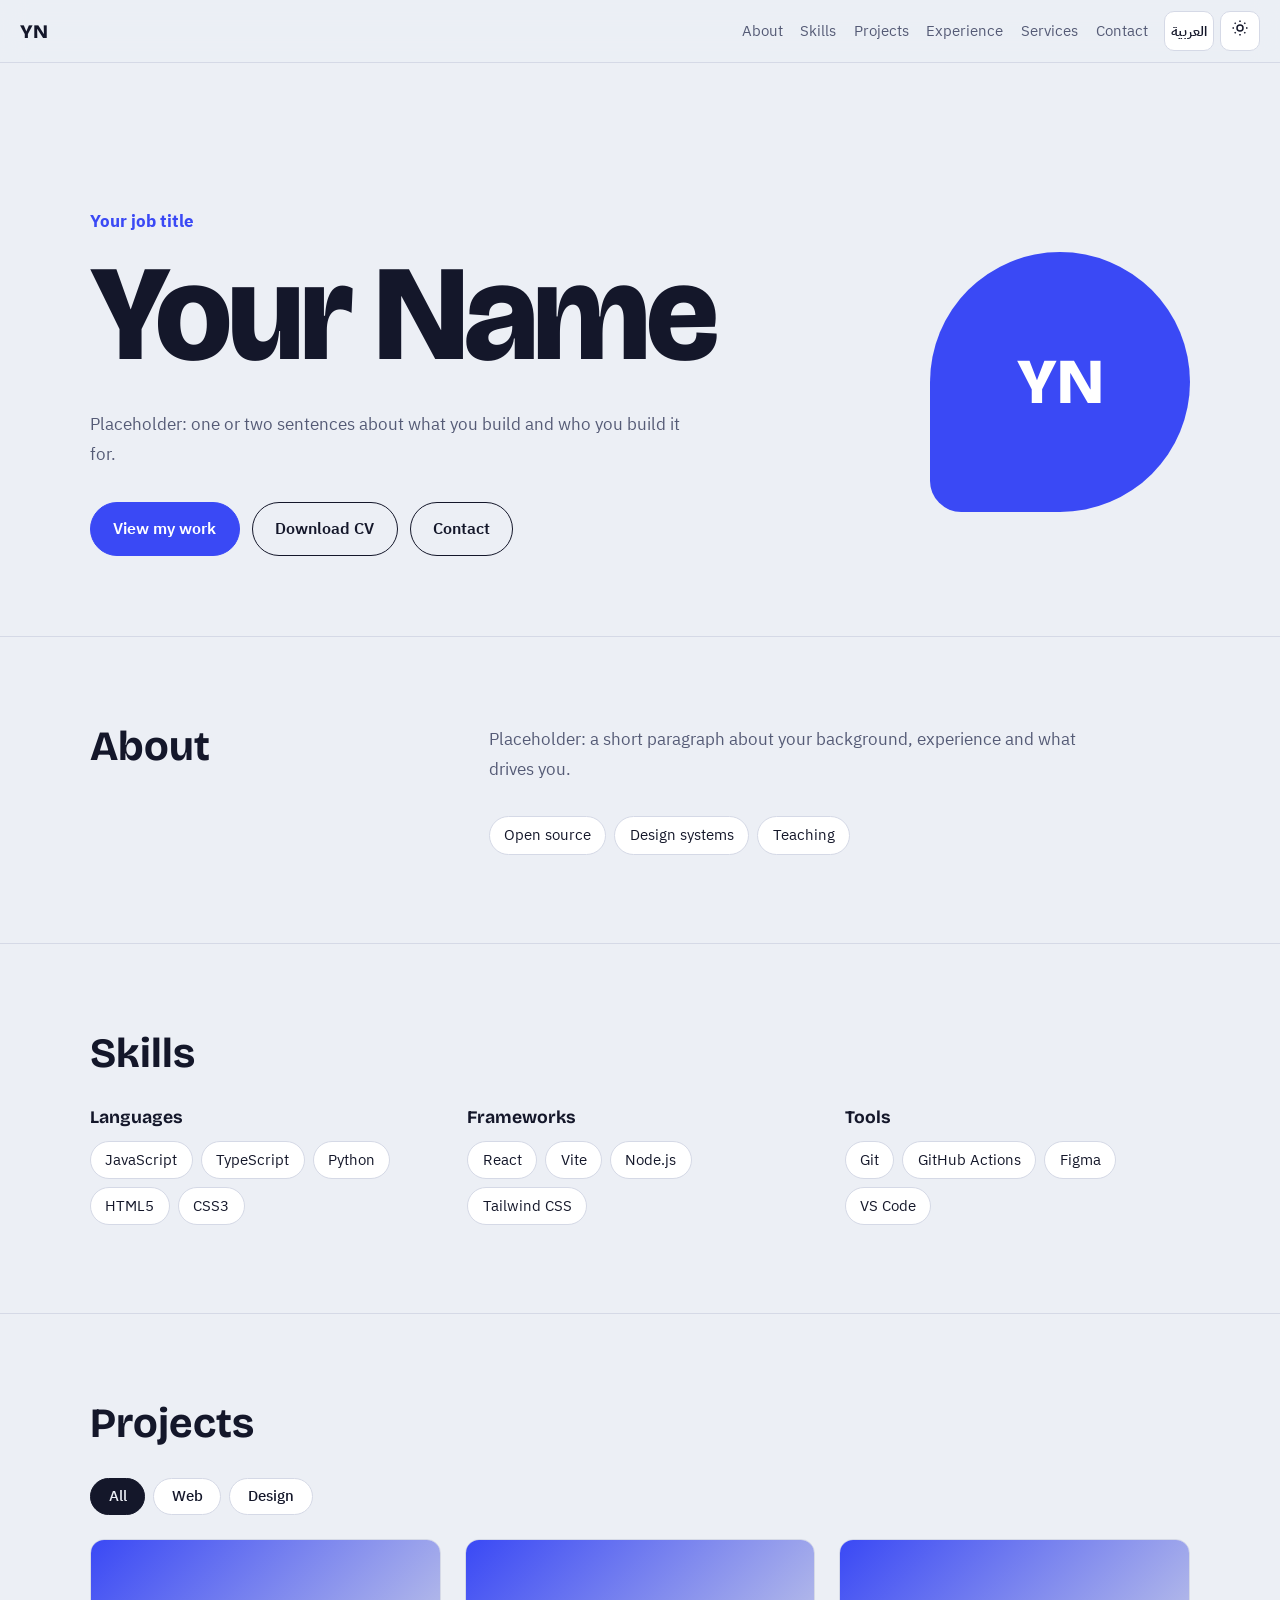
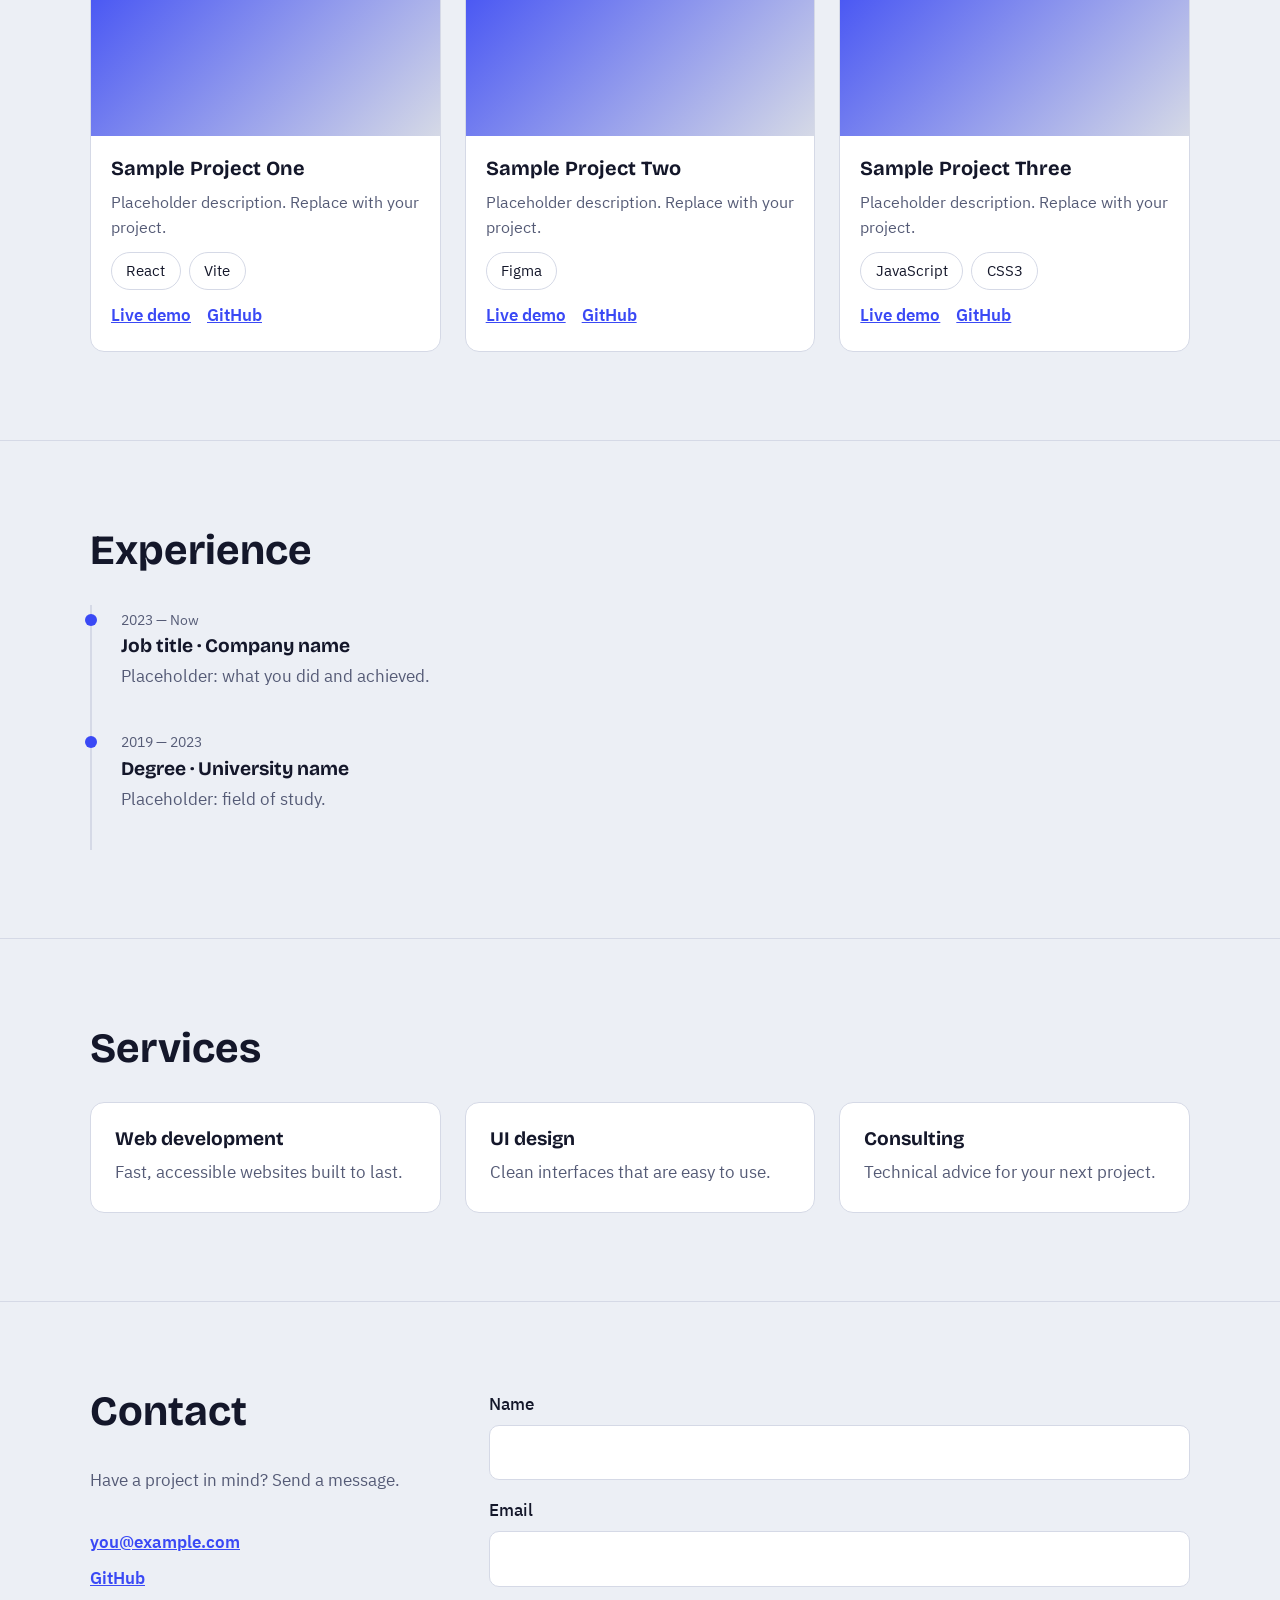
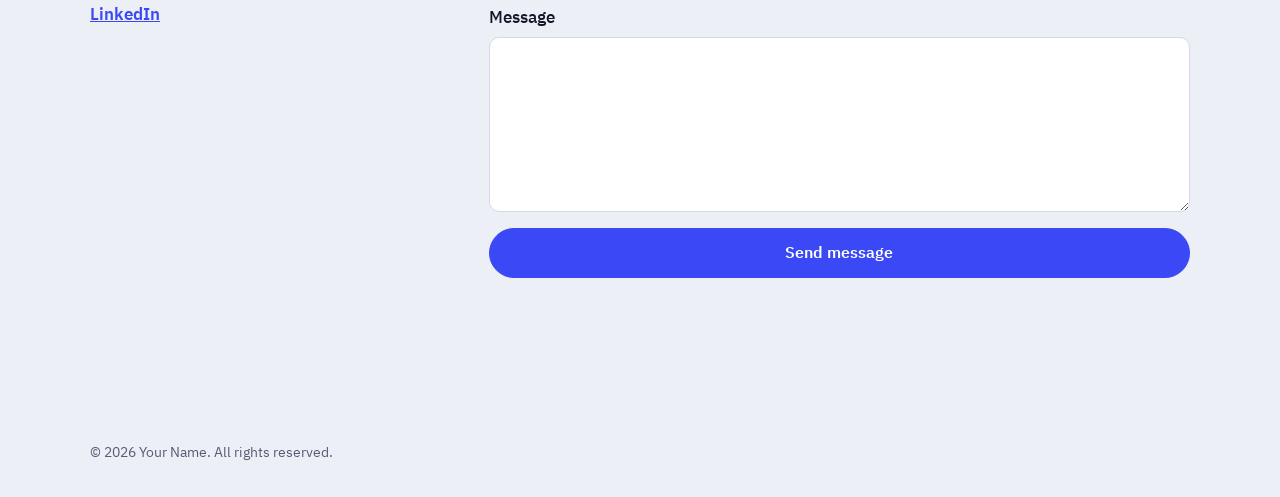
==== index.html @ 8c27164b "Add portfolio site" ====
<!DOCTYPE html>
<html lang="ar" dir="rtl">
<head>
<meta charset="utf-8">
<meta name="viewport" content="width=device-width, initial-scale=1">
<title>Your Name — Portfolio</title>
<meta name="description" content="Personal portfolio: projects, skills, experience and services.">
<meta property="og:type" content="website">
<meta property="og:title" content="Your Name — Portfolio">
<meta property="og:description" content="Personal portfolio: projects, skills, experience and services.">
<meta property="og:image" content="assets/og.svg">
<meta name="theme-color" content="#12141c">
<link rel="icon" href="assets/favicon.svg" type="image/svg+xml">
<link rel="preconnect" href="https://fonts.googleapis.com">
<link rel="preconnect" href="https://fonts.gstatic.com" crossorigin>
<link href="https://fonts.googleapis.com/css2?family=Bricolage+Grotesque:wght@500;700;800&family=IBM+Plex+Sans+Arabic:wght@400;500;700&display=swap" rel="stylesheet">
<link rel="stylesheet" href="css/style.css">
<script>try{var t=localStorage.getItem('theme')||(matchMedia('(prefers-color-scheme:dark)').matches?'dark':'light');document.documentElement.dataset.theme=t}catch(e){}</script>
</head>
<body>
<a class="skip" href="#main" data-i18n="skip">Skip to content</a>
<header class="nav" id="nav">
  <a class="logo" href="#home" id="logo">YN</a>
  <nav aria-label="Main"><ul id="menu"></ul></nav>
  <div class="tools">
    <button id="lang" type="button" aria-label="Switch language"></button>
    <button id="theme" type="button" aria-label="Toggle theme"><svg viewBox="0 0 24 24" width="18" height="18" fill="none" stroke="currentColor" stroke-width="2"><circle cx="12" cy="12" r="4"/><path d="M12 2v2M12 20v2M4.9 4.9l1.4 1.4M17.7 17.7l1.4 1.4M2 12h2M20 12h2M4.9 19.1l1.4-1.4M17.7 6.3l1.4-1.4"/></svg></button>
  </div>
</header>
<main id="main">
  <section class="hero" id="home">
    <div class="wrap hero-grid">
      <div>
        <p class="role" id="h-role"></p>
        <h1 id="h-name"></h1>
        <p class="lead" id="h-bio"></p>
        <div class="cta">
          <a class="btn primary" href="#projects" data-i18n="viewWork"></a>
          <a class="btn" href="assets/cv.pdf" download data-i18n="cv"></a>
          <a class="btn" href="#contact" data-i18n="contact"></a>
        </div>
      </div>
      <div class="avatar" id="avatar" aria-hidden="true"></div>
    </div>
  </section>
  <section id="about"><div class="wrap two"><div><h2 data-i18n="about"></h2></div><div><p id="a-text" class="lead"></p><ul class="chips" id="a-int"></ul></div></div></section>
  <section id="skills"><div class="wrap"><h2 data-i18n="skills"></h2><div class="skills" id="skill-list"></div></div></section>
  <section id="projects"><div class="wrap"><h2 data-i18n="projects"></h2><div class="filters" id="filters" role="group"></div><div class="grid" id="grid"></div></div></section>
  <section id="experience"><div class="wrap"><h2 data-i18n="experience"></h2><ol class="timeline" id="timeline"></ol></div></section>
  <section id="services"><div class="wrap"><h2 data-i18n="services"></h2><div class="services" id="svc"></div></div></section>
  <section id="contact"><div class="wrap two"><div><h2 data-i18n="contact"></h2><p class="lead" data-i18n="contactText"></p><ul class="links" id="links"></ul></div>
    <form id="form" novalidate>
      <label><span data-i18n="fName"></span><input name="name" required autocomplete="name"></label>
      <label><span data-i18n="fEmail"></span><input name="email" type="email" required autocomplete="email"></label>
      <label><span data-i18n="fMsg"></span><textarea name="message" rows="5" required></textarea></label>
      <input name="_gotcha" tabindex="-1" autocomplete="off" class="hp">
      <button class="btn primary" type="submit" data-i18n="send"></button>
      <p id="status" role="status" aria-live="polite"></p>
    </form></div></section>
</main>
<footer class="wrap foot"><span id="copy"></span></footer>
<script src="js/data.js"></script>
<script src="js/main.js"></script>
</body>
</html>
---- css/style.css ----
:root{--bg:#eceff5;--surf:#fff;--ink:#14172a;--mute:#555b76;--line:#d5d9e6;--acc:#3a49f5;--on:#fff;--r:14px;--fh:'Bricolage Grotesque','IBM Plex Sans Arabic',sans-serif;--fb:'IBM Plex Sans Arabic',system-ui,sans-serif}
:root[data-theme=dark]{--bg:#12141c;--surf:#1b1e2a;--ink:#eef0f7;--mute:#a1a7bf;--line:#2c3040;--acc:#9aa8ff;--on:#12141c}
*{box-sizing:border-box}html{scroll-behavior:smooth;scroll-padding-top:5rem}
body{margin:0;background:var(--bg);color:var(--ink);font:400 1.0625rem/1.75 var(--fb);transition:background .3s,color .3s}
a{color:inherit}img{max-width:100%;display:block}
:focus-visible{outline:3px solid var(--acc);outline-offset:3px}
.skip{position:absolute;inset-inline-start:1rem;top:-4rem;background:var(--acc);color:var(--on);padding:.5rem 1rem;border-radius:8px;z-index:99}.skip:focus{top:1rem}
.wrap{width:min(1100px,100% - 2.5rem);margin-inline:auto}
section{padding:5.5rem 0;border-top:1px solid var(--line)}
h1,h2{font-family:var(--fh);line-height:1.05;margin:0}
h2{font-size:clamp(1.8rem,4vw,2.6rem);margin-bottom:2rem}
.nav{position:sticky;top:0;z-index:20;display:flex;align-items:center;gap:1rem;padding:.7rem 1.25rem;background:color-mix(in srgb,var(--bg) 85%,transparent);backdrop-filter:blur(12px);border-bottom:1px solid var(--line)}
.logo{font:800 1.2rem var(--fh);text-decoration:none;margin-inline-end:auto}
.nav ul{display:flex;gap:1.1rem;list-style:none;margin:0;padding:0}.nav li a{text-decoration:none;color:var(--mute);font-size:.95rem;transition:color .2s}.nav li a:hover{color:var(--ink)}
.tools{display:flex;gap:.4rem}.tools button{min-width:40px;height:40px;border-radius:10px;border:1px solid var(--line);background:var(--surf);color:var(--ink);cursor:pointer;font:600 .85rem var(--fb);transition:transform .15s}.tools button:active{transform:scale(.92)}
.hero{border:0;padding:clamp(4rem,12vw,9rem) 0 5rem}
.hero-grid{display:grid;grid-template-columns:1fr auto;gap:3rem;align-items:center}
.hero h1{font-size:clamp(3.4rem,11vw,8.5rem);font-weight:800;letter-spacing:-.03em;margin:.4rem 0 1.5rem;animation:in .9s cubic-bezier(.2,.8,.2,1) both}
@keyframes in{from{opacity:0;transform:translateY(40px)}}
.role{color:var(--acc);font-weight:700;margin:0}.lead{color:var(--mute);max-width:60ch;margin:0 0 2rem}
.avatar{width:clamp(150px,22vw,260px);aspect-ratio:1;border-radius:50% 50% 50% 12%;background:var(--acc);color:var(--on);display:grid;place-items:center;font:800 4rem var(--fh);overflow:hidden}.avatar img{width:100%;height:100%;object-fit:cover}
.cta{display:flex;flex-wrap:wrap;gap:.75rem}
.btn{display:inline-block;padding:.75rem 1.4rem;border-radius:999px;border:1.5px solid var(--ink);text-decoration:none;font-weight:600;background:none;color:var(--ink);cursor:pointer;font-family:var(--fb);font-size:1rem;transition:transform .2s}
.btn:hover{transform:translateY(-2px)}.btn.primary{background:var(--acc);border-color:var(--acc);color:var(--on)}
.two{display:grid;grid-template-columns:1fr 2fr;gap:3rem}
.chips{display:flex;flex-wrap:wrap;gap:.5rem;list-style:none;padding:0;margin:0}.chips li{padding:.3rem .9rem;border:1px solid var(--line);border-radius:999px;background:var(--surf);font-size:.95rem}
.skills{display:grid;grid-template-columns:repeat(auto-fit,minmax(250px,1fr));gap:2rem}.skills h3{margin:0 0 .8rem;font:700 1.1rem var(--fh)}
.filters{display:flex;flex-wrap:wrap;gap:.5rem;margin-bottom:1.5rem}.filters button{padding:.4rem 1.1rem;border-radius:999px;border:1px solid var(--line);background:var(--surf);color:var(--ink);cursor:pointer;font:500 .95rem var(--fb)}.filters button[aria-pressed=true]{background:var(--ink);color:var(--bg);border-color:var(--ink)}
.grid{display:grid;grid-template-columns:repeat(auto-fill,minmax(300px,1fr));gap:1.5rem}
.card{background:var(--surf);border:1px solid var(--line);border-radius:var(--r);overflow:hidden;display:flex;flex-direction:column;transition:transform .25s}.card:hover{transform:translateY(-4px)}
.card .img{aspect-ratio:16/9;background:linear-gradient(135deg,var(--acc),var(--line));object-fit:cover;width:100%}
.card .body{padding:1.25rem;display:flex;flex-direction:column;gap:.7rem;flex:1}.card h3{margin:0;font:700 1.25rem var(--fh)}.card p{margin:0;color:var(--mute);font-size:.97rem;line-height:1.6}
.card .row{margin-top:auto;display:flex;gap:1rem;font-weight:600}.card .row a{color:var(--acc)}
.timeline{list-style:none;margin:0;padding:0;border-inline-start:2px solid var(--line)}.timeline li{position:relative;padding:0 1.8rem 2.2rem}
.timeline li::before{content:"";position:absolute;inset-inline-start:-7px;top:.55rem;width:12px;height:12px;border-radius:50%;background:var(--acc)}
.timeline h3{margin:0;font:700 1.2rem var(--fh)}.timeline small{color:var(--mute)}.timeline p{margin:.3rem 0 0;color:var(--mute)}
.services{display:grid;grid-template-columns:repeat(auto-fit,minmax(240px,1fr));gap:1.5rem}.services div{padding:1.5rem;border:1px solid var(--line);border-radius:var(--r);background:var(--surf)}.services h3{margin:0 0 .5rem;font:700 1.2rem var(--fh)}.services p{margin:0;color:var(--mute)}
.links{list-style:none;padding:0;margin:0;display:grid;gap:.4rem}.links a{color:var(--acc);font-weight:600}
form{display:grid;gap:1rem}label{display:grid;gap:.3rem;font-weight:500}
input,textarea{font:inherit;padding:.75rem 1rem;border-radius:10px;border:1px solid var(--line);background:var(--surf);color:var(--ink)}
.hp{position:absolute;left:-9999px}#status{margin:0;min-height:1.5em}
.foot{padding:2rem 0;color:var(--mute);font-size:.9rem}
.rv{opacity:0;transform:translateY(24px);transition:opacity .6s,transform .6s}.rv.show{opacity:1;transform:none}
@media(max-width:800px){.nav ul{display:none}.hero-grid,.two{grid-template-columns:1fr}.avatar{order:-1}}
@media(prefers-reduced-motion:reduce){*{animation:none!important;transition:none!important;scroll-behavior:auto}.rv{opacity:1;transform:none}}
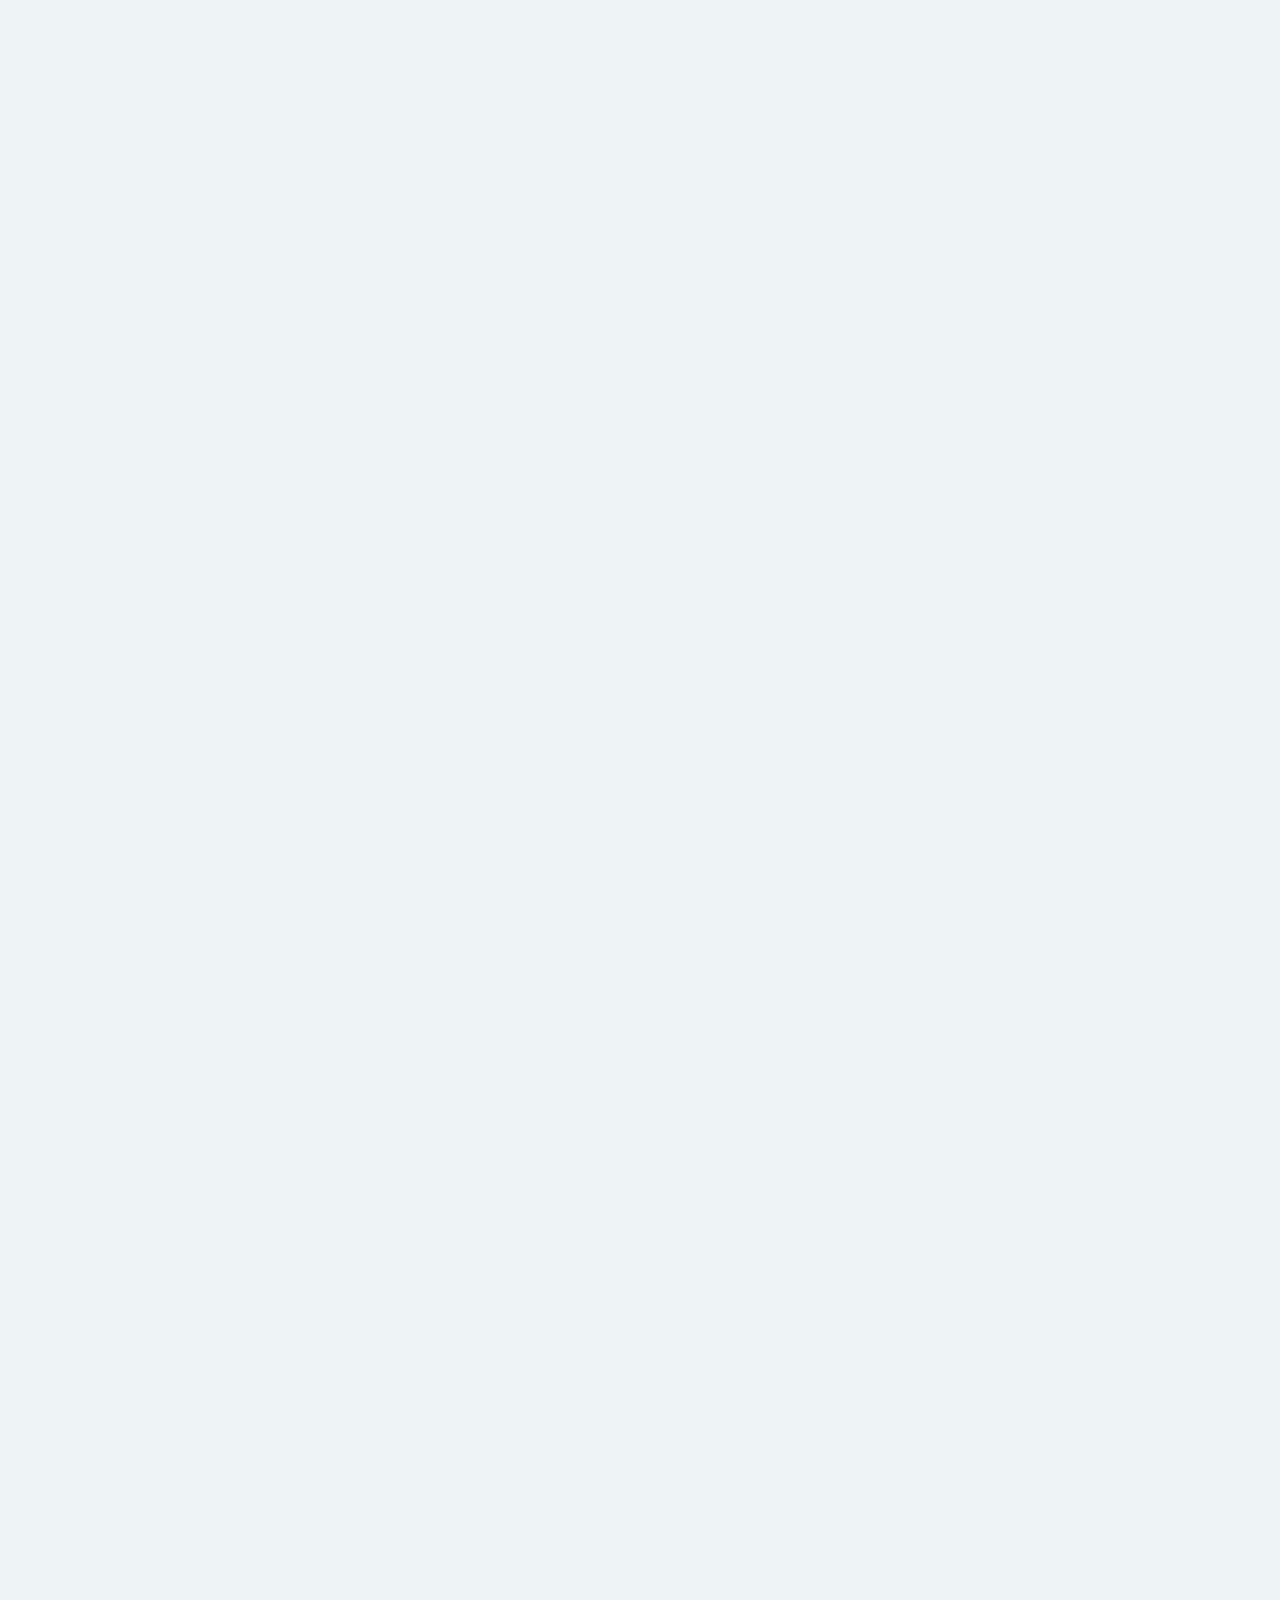
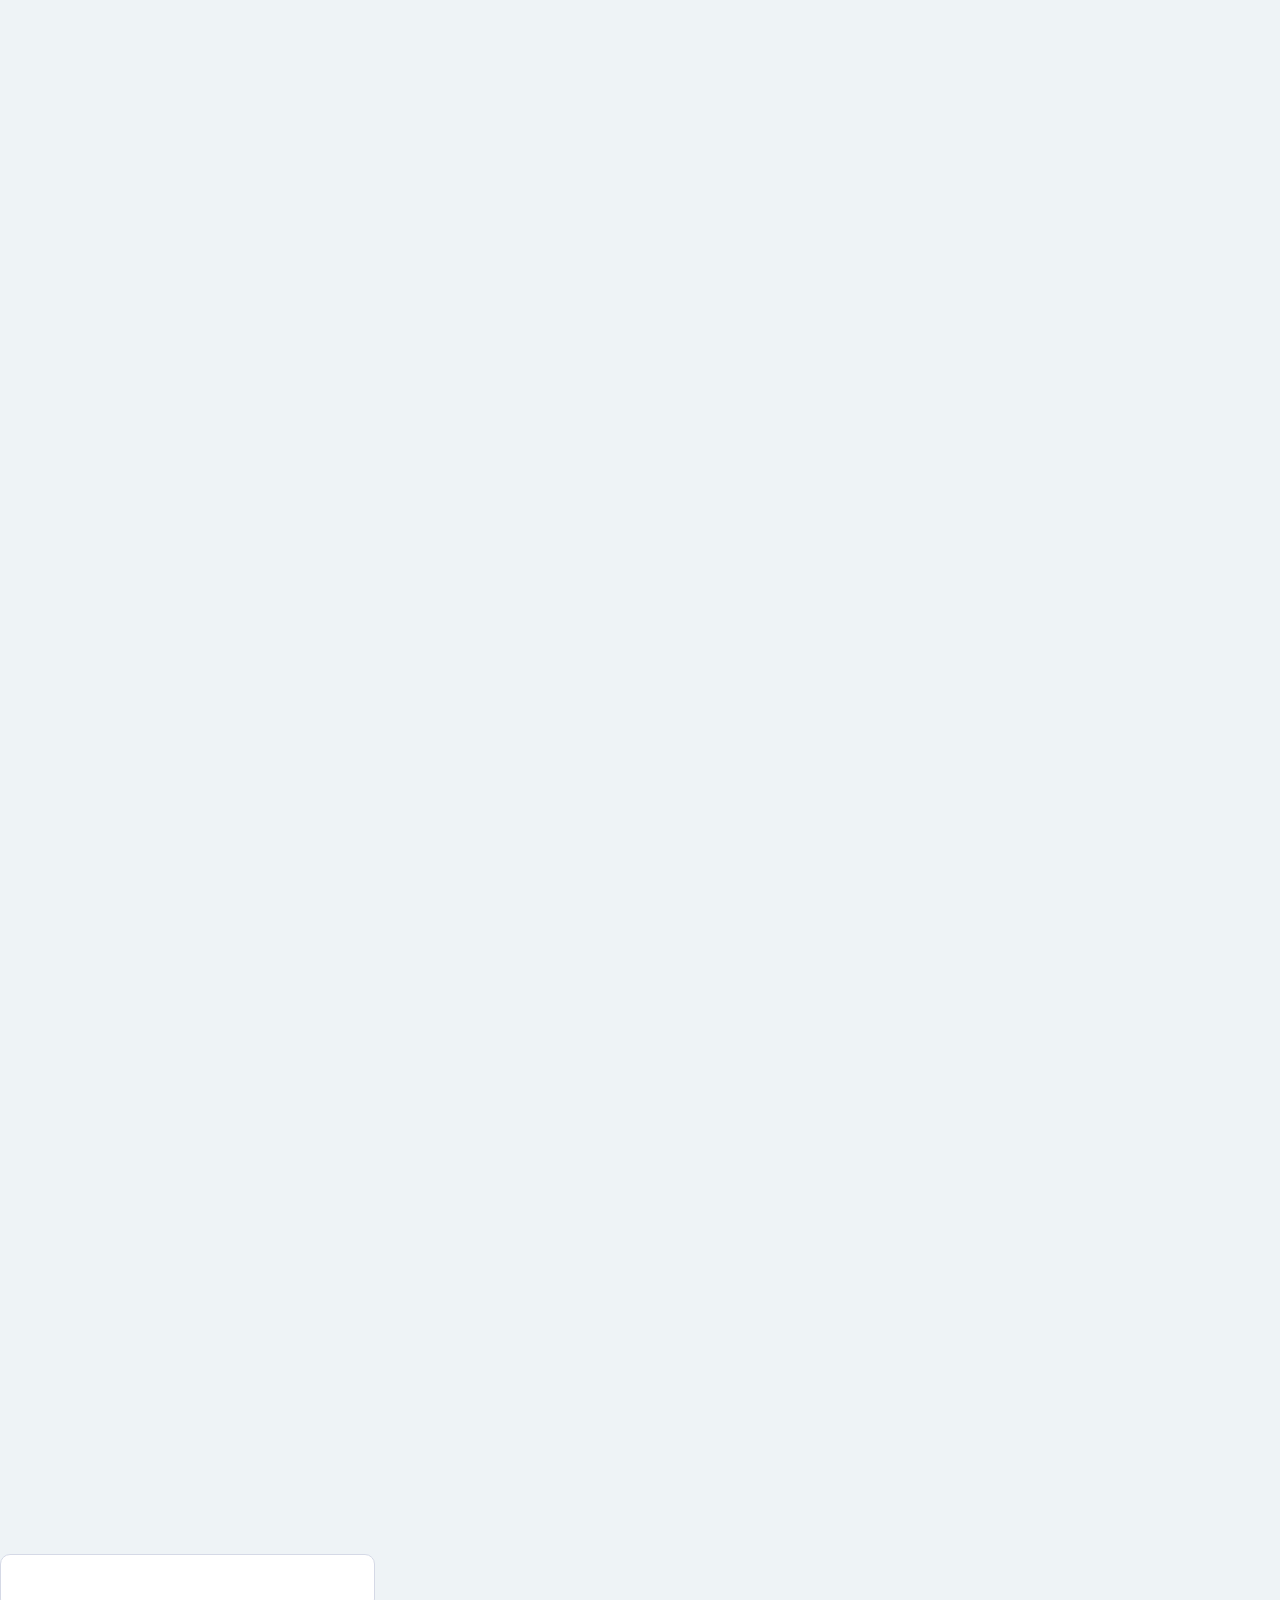
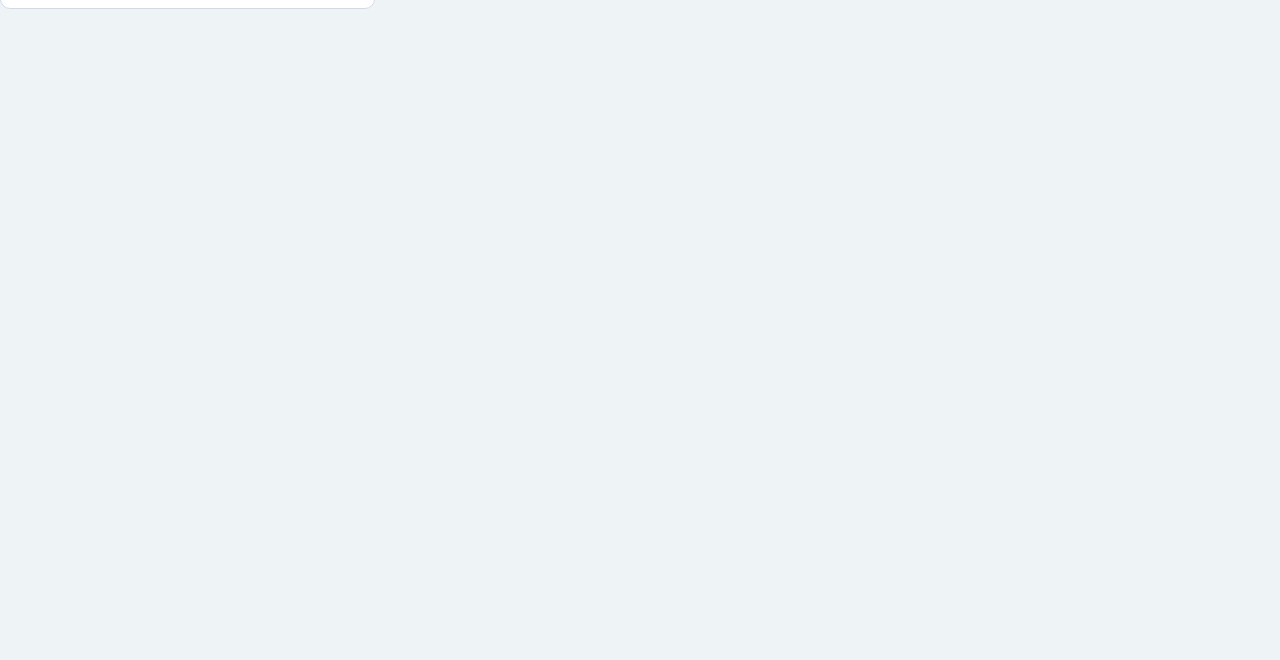
==== commit 839b1929: "Arabic Germany services site" ====
--- a/index.html
+++ b/index.html
@@ -3,58 +3,46 @@
 <head>
 <meta charset="utf-8">
 <meta name="viewport" content="width=device-width, initial-scale=1">
-<title>Your Name — Portfolio</title>
-<meta name="description" content="Personal portfolio: projects, skills, experience and services.">
+<title>طريقك إلى ألمانيا — خدمات السفر للدراسة والعمل</title>
+<meta name="description" content="نرافقكم في جميع خطوات الرحلة نحو ألمانيا: بيشايد، فحوصات لغة، قبول جامعي، معادلة شهادات، حجز مواعيد وحسابات بنكية.">
 <meta property="og:type" content="website">
-<meta property="og:title" content="Your Name — Portfolio">
-<meta property="og:description" content="Personal portfolio: projects, skills, experience and services.">
-<meta property="og:image" content="assets/og.svg">
-<meta name="theme-color" content="#12141c">
+<meta property="og:locale" content="ar_AR">
+<meta property="og:title" content="طريقك إلى ألمانيا">
+<meta property="og:description" content="نرافقكم في جميع خطوات الرحلة نحو ألمانيا، من البيشايد حتى الوصول.">
+<meta property="og:image" content="assets/hero.svg">
+<meta name="theme-color" content="#0f6e8c">
 <link rel="icon" href="assets/favicon.svg" type="image/svg+xml">
 <link rel="preconnect" href="https://fonts.googleapis.com">
 <link rel="preconnect" href="https://fonts.gstatic.com" crossorigin>
-<link href="https://fonts.googleapis.com/css2?family=Bricolage+Grotesque:wght@500;700;800&family=IBM+Plex+Sans+Arabic:wght@400;500;700&display=swap" rel="stylesheet">
+<link href="https://fonts.googleapis.com/css2?family=IBM+Plex+Sans+Arabic:wght@400;500;700&display=swap" rel="stylesheet">
 <link rel="stylesheet" href="css/style.css">
 <script>try{var t=localStorage.getItem('theme')||(matchMedia('(prefers-color-scheme:dark)').matches?'dark':'light');document.documentElement.dataset.theme=t}catch(e){}</script>
 </head>
 <body>
-<a class="skip" href="#main" data-i18n="skip">Skip to content</a>
-<header class="nav" id="nav">
-  <a class="logo" href="#home" id="logo">YN</a>
-  <nav aria-label="Main"><ul id="menu"></ul></nav>
-  <div class="tools">
-    <button id="lang" type="button" aria-label="Switch language"></button>
-    <button id="theme" type="button" aria-label="Toggle theme"><svg viewBox="0 0 24 24" width="18" height="18" fill="none" stroke="currentColor" stroke-width="2"><circle cx="12" cy="12" r="4"/><path d="M12 2v2M12 20v2M4.9 4.9l1.4 1.4M17.7 17.7l1.4 1.4M2 12h2M20 12h2M4.9 19.1l1.4-1.4M17.7 6.3l1.4-1.4"/></svg></button>
-  </div>
+<a class="skip" href="#main">انتقل إلى المحتوى</a>
+<header class="nav">
+  <a class="logo" href="#home" id="logo"></a>
+  <nav aria-label="القائمة الرئيسية"><ul id="menu"></ul></nav>
+  <div class="tools"><button id="theme" type="button" aria-label="تبديل الوضع الليلي/النهاري"><svg viewBox="0 0 24 24" width="18" height="18" fill="none" stroke="currentColor" stroke-width="2"><circle cx="12" cy="12" r="4"/><path d="M12 2v2M12 20v2M4.9 4.9l1.4 1.4M17.7 17.7l1.4 1.4M2 12h2M20 12h2M4.9 19.1l1.4-1.4M17.7 6.3l1.4-1.4"/></svg></button></div>
 </header>
 <main id="main">
-  <section class="hero" id="home">
-    <div class="wrap hero-grid">
-      <div>
-        <p class="role" id="h-role"></p>
-        <h1 id="h-name"></h1>
-        <p class="lead" id="h-bio"></p>
-        <div class="cta">
-          <a class="btn primary" href="#projects" data-i18n="viewWork"></a>
-          <a class="btn" href="assets/cv.pdf" download data-i18n="cv"></a>
-          <a class="btn" href="#contact" data-i18n="contact"></a>
-        </div>
-      </div>
-      <div class="avatar" id="avatar" aria-hidden="true"></div>
-    </div>
-  </section>
-  <section id="about"><div class="wrap two"><div><h2 data-i18n="about"></h2></div><div><p id="a-text" class="lead"></p><ul class="chips" id="a-int"></ul></div></div></section>
-  <section id="skills"><div class="wrap"><h2 data-i18n="skills"></h2><div class="skills" id="skill-list"></div></div></section>
-  <section id="projects"><div class="wrap"><h2 data-i18n="projects"></h2><div class="filters" id="filters" role="group"></div><div class="grid" id="grid"></div></div></section>
-  <section id="experience"><div class="wrap"><h2 data-i18n="experience"></h2><ol class="timeline" id="timeline"></ol></div></section>
-  <section id="services"><div class="wrap"><h2 data-i18n="services"></h2><div class="services" id="svc"></div></div></section>
-  <section id="contact"><div class="wrap two"><div><h2 data-i18n="contact"></h2><p class="lead" data-i18n="contactText"></p><ul class="links" id="links"></ul></div>
+  <section class="hero" id="home"><div class="wrap hero-grid">
+    <div><p class="role" id="h-role"></p><h1 id="h-name"></h1><p class="lead" id="h-bio"></p>
+      <div class="cta"><a class="btn primary wa" id="wa" target="_blank" rel="noopener">تواصل عبر واتساب</a><a class="btn" href="#services">خدماتنا</a><a class="btn" href="#journey">خطوات الرحلة</a></div></div>
+    <img class="pic" src="assets/students.svg" alt="طلاب يستعدون للسفر إلى ألمانيا" width="340" height="340">
+  </div></section>
+  <section class="band"><img src="assets/hero.svg" alt="معالم ألمانية: بوابة براندنبورغ وبرج التلفزيون وكاتدرائية كولونيا" loading="lazy" width="1200" height="260"></section>
+  <section id="about"><div class="wrap two"><div><h2>من نحن</h2></div><div id="a-text"></div></div></section>
+  <section id="services"><div class="wrap"><h2>خدماتنا</h2><div class="services" id="svc"></div></div></section>
+  <section id="fields"><div class="wrap"><h2>التخصصات</h2><div class="skills" id="skill-list"></div></div></section>
+  <section id="journey"><div class="wrap"><h2>رحلتك خطوة بخطوة</h2><ol class="timeline" id="timeline"></ol></div></section>
+  <section id="contact"><div class="wrap two"><div><h2>تواصل معنا</h2><p class="lead">اكتب لنا عن وضعك وهدفك (دراسة أو عمل) وسنرد عليك.</p><ul class="links" id="links"></ul></div>
     <form id="form" novalidate>
-      <label><span data-i18n="fName"></span><input name="name" required autocomplete="name"></label>
-      <label><span data-i18n="fEmail"></span><input name="email" type="email" required autocomplete="email"></label>
-      <label><span data-i18n="fMsg"></span><textarea name="message" rows="5" required></textarea></label>
+      <label><span>الاسم</span><input name="name" required autocomplete="name"></label>
+      <label><span>البريد الإلكتروني</span><input name="email" type="email" required autocomplete="email"></label>
+      <label><span>رسالتك</span><textarea name="message" rows="5" required></textarea></label>
       <input name="_gotcha" tabindex="-1" autocomplete="off" class="hp">
-      <button class="btn primary" type="submit" data-i18n="send"></button>
+      <button class="btn primary" type="submit">إرسال الرسالة</button>
       <p id="status" role="status" aria-live="polite"></p>
     </form></div></section>
 </main>
--- a/css/style.css
+++ b/css/style.css
@@ -1,5 +1,5 @@
-:root{--bg:#eceff5;--surf:#fff;--ink:#14172a;--mute:#555b76;--line:#d5d9e6;--acc:#3a49f5;--on:#fff;--r:14px;--fh:'Bricolage Grotesque','IBM Plex Sans Arabic',sans-serif;--fb:'IBM Plex Sans Arabic',system-ui,sans-serif}
-:root[data-theme=dark]{--bg:#12141c;--surf:#1b1e2a;--ink:#eef0f7;--mute:#a1a7bf;--line:#2c3040;--acc:#9aa8ff;--on:#12141c}
+:root{--bg:#eef3f6;--surf:#fff;--ink:#14172a;--mute:#555b76;--line:#d5d9e6;--acc:#0f6e8c;--on:#fff;--r:14px;--fh:'Bricolage Grotesque','IBM Plex Sans Arabic',sans-serif;--fb:'IBM Plex Sans Arabic',system-ui,sans-serif}
+:root[data-theme=dark]{--bg:#12141c;--surf:#1b1e2a;--ink:#eef0f7;--mute:#a1a7bf;--line:#2c3040;--acc:#5cc6e0;--on:#12141c}
 *{box-sizing:border-box}html{scroll-behavior:smooth;scroll-padding-top:5rem}
 body{margin:0;background:var(--bg);color:var(--ink);font:400 1.0625rem/1.75 var(--fb);transition:background .3s,color .3s}
 a{color:inherit}img{max-width:100%;display:block}
@@ -43,3 +43,7 @@
 .rv{opacity:0;transform:translateY(24px);transition:opacity .6s,transform .6s}.rv.show{opacity:1;transform:none}
 @media(max-width:800px){.nav ul{display:none}.hero-grid,.two{grid-template-columns:1fr}.avatar{order:-1}}
 @media(prefers-reduced-motion:reduce){*{animation:none!important;transition:none!important;scroll-behavior:auto}.rv{opacity:1;transform:none}}
+.hero h1{font-size:clamp(2.8rem,8vw,6rem);line-height:1.15}
+.pic{width:clamp(200px,30vw,340px)}.band{padding:0;border:0}.band img{width:100%;height:auto}
+.wa{background:#1faa59;border-color:#1faa59;color:#fff}
+.timeline h3{font-size:1.15rem}
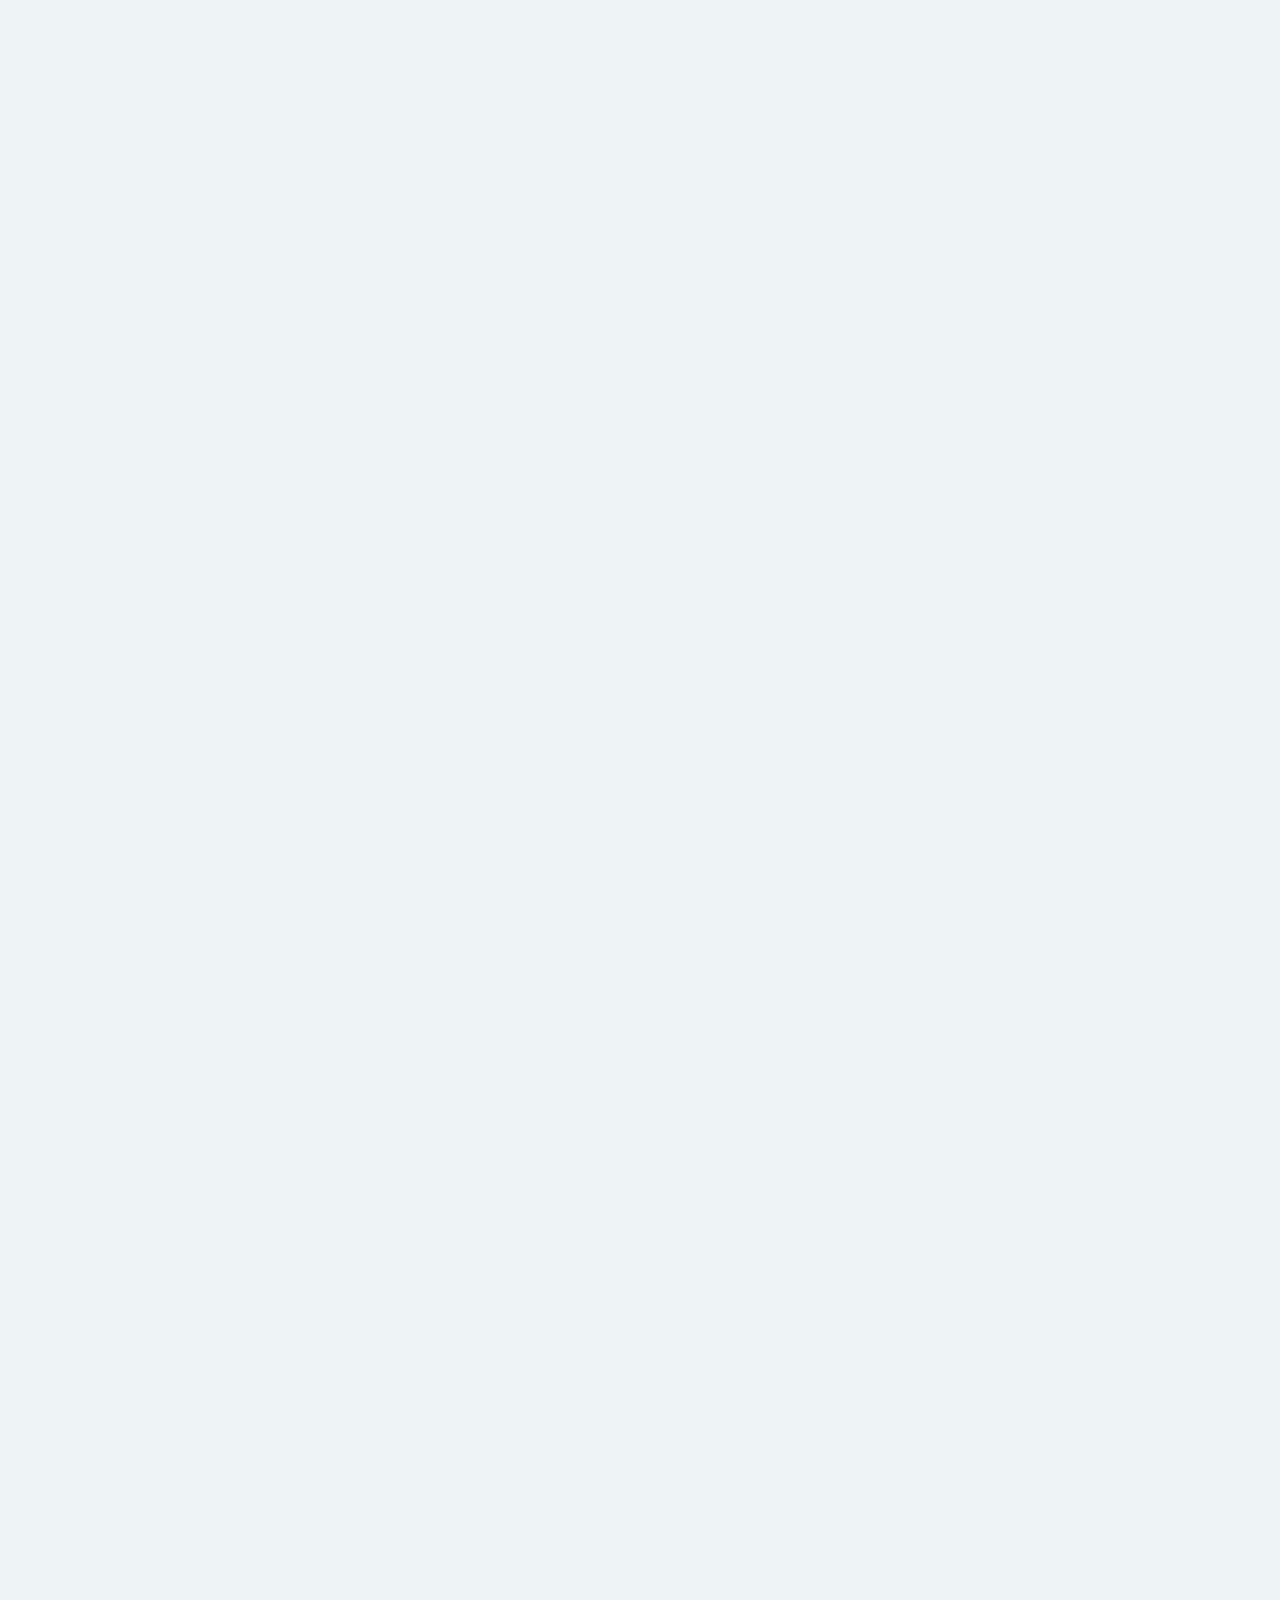
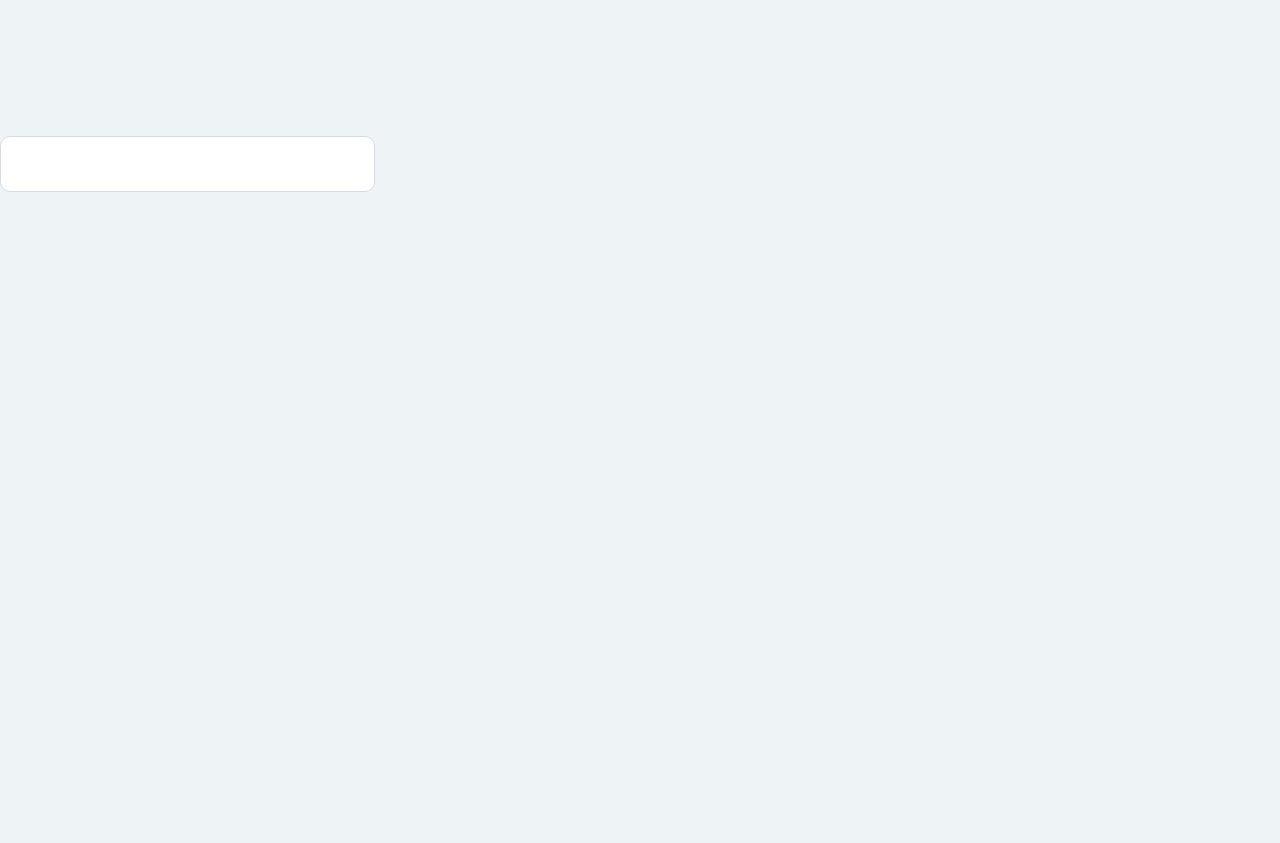
==== commit 15ff64e6: "Add photos" ====
--- a/index.html
+++ b/index.html
@@ -29,9 +29,9 @@
   <section class="hero" id="home"><div class="wrap hero-grid">
     <div><p class="role" id="h-role"></p><h1 id="h-name"></h1><p class="lead" id="h-bio"></p>
       <div class="cta"><a class="btn primary wa" id="wa" target="_blank" rel="noopener">تواصل عبر واتساب</a><a class="btn" href="#services">خدماتنا</a><a class="btn" href="#journey">خطوات الرحلة</a></div></div>
-    <img class="pic" src="assets/students.svg" alt="طلاب يستعدون للسفر إلى ألمانيا" width="340" height="340">
+    <img class="pic" src="assets/photos/students.jpg" onerror="this.onerror=null;this.src='assets/students.svg'" alt="طلاب يستعدون للسفر إلى ألمانيا" width="340" height="340">
   </div></section>
-  <section class="band"><img src="assets/hero.svg" alt="معالم ألمانية: بوابة براندنبورغ وبرج التلفزيون وكاتدرائية كولونيا" loading="lazy" width="1200" height="260"></section>
+  <section class="band"><img src="assets/photos/berlin.jpg" onerror="this.onerror=null;this.src='assets/hero.svg'" alt="معلم ألماني: بوابة براندنبورغ في برلين" loading="lazy" width="1200" height="480"></section>
   <section id="about"><div class="wrap two"><div><h2>من نحن</h2></div><div id="a-text"></div></div></section>
   <section id="services"><div class="wrap"><h2>خدماتنا</h2><div class="services" id="svc"></div></div></section>
   <section id="fields"><div class="wrap"><h2>التخصصات</h2><div class="skills" id="skill-list"></div></div></section>
--- a/css/style.css
+++ b/css/style.css
@@ -47,3 +47,5 @@
 .pic{width:clamp(200px,30vw,340px)}.band{padding:0;border:0}.band img{width:100%;height:auto}
 .wa{background:#1faa59;border-color:#1faa59;color:#fff}
 .timeline h3{font-size:1.15rem}
+.pic{aspect-ratio:1;object-fit:cover;border-radius:50% 50% 50% 12%}
+.band img{height:clamp(220px,38vw,460px);object-fit:cover}
